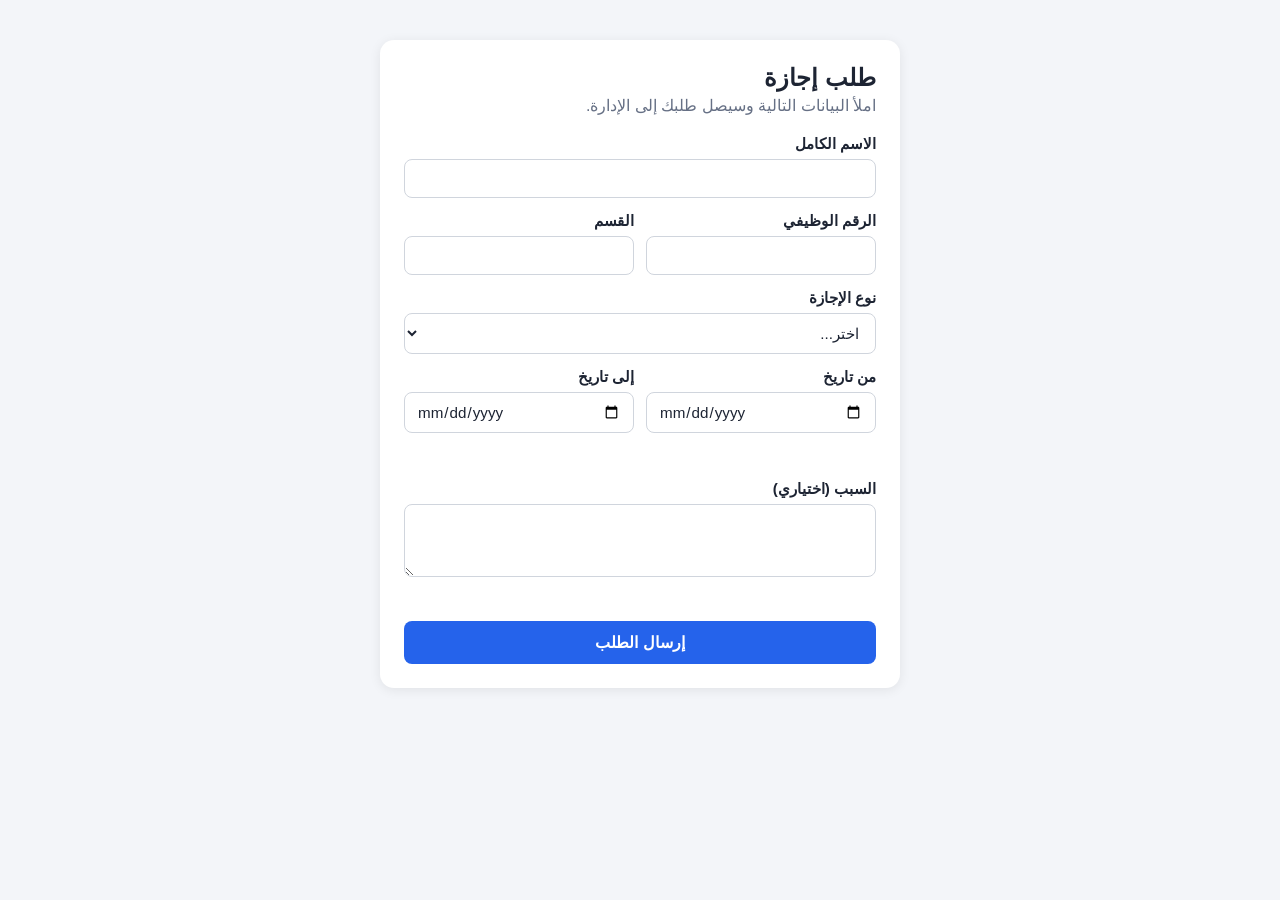
==== index.html @ 0ee79dd5 "Add leave request page Co-Authored-By: Claude Sonnet 5.5 <noreply@anthropic.com> Claude-Session: htt" ====
<!DOCTYPE html>
<html lang="ar" dir="rtl">
<head>
<meta charset="UTF-8">
<meta name="viewport" content="width=device-width, initial-scale=1">
<title>طلب إجازة</title>
<link rel="stylesheet" href="style.css">
</head>
<body>
<main class="card">
  <h1>طلب إجازة</h1>
  <p class="sub">املأ البيانات التالية وسيصل طلبك إلى الإدارة.</p>

  <form id="leaveForm" novalidate>
    <label>الاسم الكامل
      <input type="text" name="name" required autocomplete="name">
    </label>

    <div class="row">
      <label>الرقم الوظيفي
        <input type="text" name="empId" required inputmode="numeric">
      </label>
      <label>القسم
        <input type="text" name="dept" required>
      </label>
    </div>

    <label>نوع الإجازة
      <select name="type" required>
        <option value="">اختر...</option>
        <option>إجازة سنوية</option>
        <option>إجازة مرضية</option>
        <option>إجازة طارئة</option>
        <option>إجازة بدون راتب</option>
        <option>أخرى</option>
      </select>
    </label>

    <div class="row">
      <label>من تاريخ
        <input type="date" name="start" required>
      </label>
      <label>إلى تاريخ
        <input type="date" name="end" required>
      </label>
    </div>

    <p class="days" id="days" aria-live="polite"></p>

    <label>السبب (اختياري)
      <textarea name="reason" rows="3"></textarea>
    </label>

    <p class="error" id="error" role="alert"></p>
    <button type="submit">إرسال الطلب</button>
  </form>

  <section id="done" class="done" hidden>
    <h2>تم تسجيل طلبك ✔</h2>
    <dl id="summary"></dl>
    <button type="button" id="again">طلب جديد</button>
  </section>
</main>
<script src="script.js"></script>
</body>
</html>
---- style.css ----
:root{--bg:#f3f5f9;--card:#fff;--text:#1d2433;--muted:#667085;--primary:#2563eb;--border:#d0d5dd;--err:#d92d20;--ok:#067647}
@media (prefers-color-scheme:dark){:root{--bg:#0f1420;--card:#1a2133;--text:#e8ecf4;--muted:#98a2b3;--border:#344054;--primary:#4f8cff}}
*{box-sizing:border-box}
body{margin:0;background:var(--bg);color:var(--text);font-family:"Segoe UI",Tahoma,Arial,sans-serif;padding:16px}
.card{max-width:520px;margin:24px auto;background:var(--card);border-radius:14px;padding:24px;box-shadow:0 2px 12px rgba(0,0,0,.08)}
h1{margin:0 0 4px;font-size:1.5rem}
.sub{margin:0 0 20px;color:var(--muted)}
label{display:block;margin-bottom:14px;font-size:.95rem;font-weight:600}
input,select,textarea{display:block;width:100%;margin-top:6px;padding:10px 12px;font:inherit;font-weight:400;color:var(--text);background:transparent;border:1px solid var(--border);border-radius:8px}
input:focus,select:focus,textarea:focus{outline:2px solid var(--primary);border-color:transparent}
.row{display:grid;grid-template-columns:1fr 1fr;gap:12px}
@media(max-width:480px){.row{grid-template-columns:1fr}.card{padding:18px}}
.days{margin:0 0 14px;color:var(--ok);font-weight:600;min-height:1.2em}
.error{margin:0 0 10px;color:var(--err);min-height:1.2em}
button{width:100%;padding:12px;font:inherit;font-weight:700;color:#fff;background:var(--primary);border:0;border-radius:8px;cursor:pointer}
button:hover{filter:brightness(1.08)}
.done h2{color:var(--ok);margin-top:0}
dl{display:grid;grid-template-columns:auto 1fr;gap:8px 16px;margin:0 0 18px}
dt{color:var(--muted)}dd{margin:0;font-weight:600}
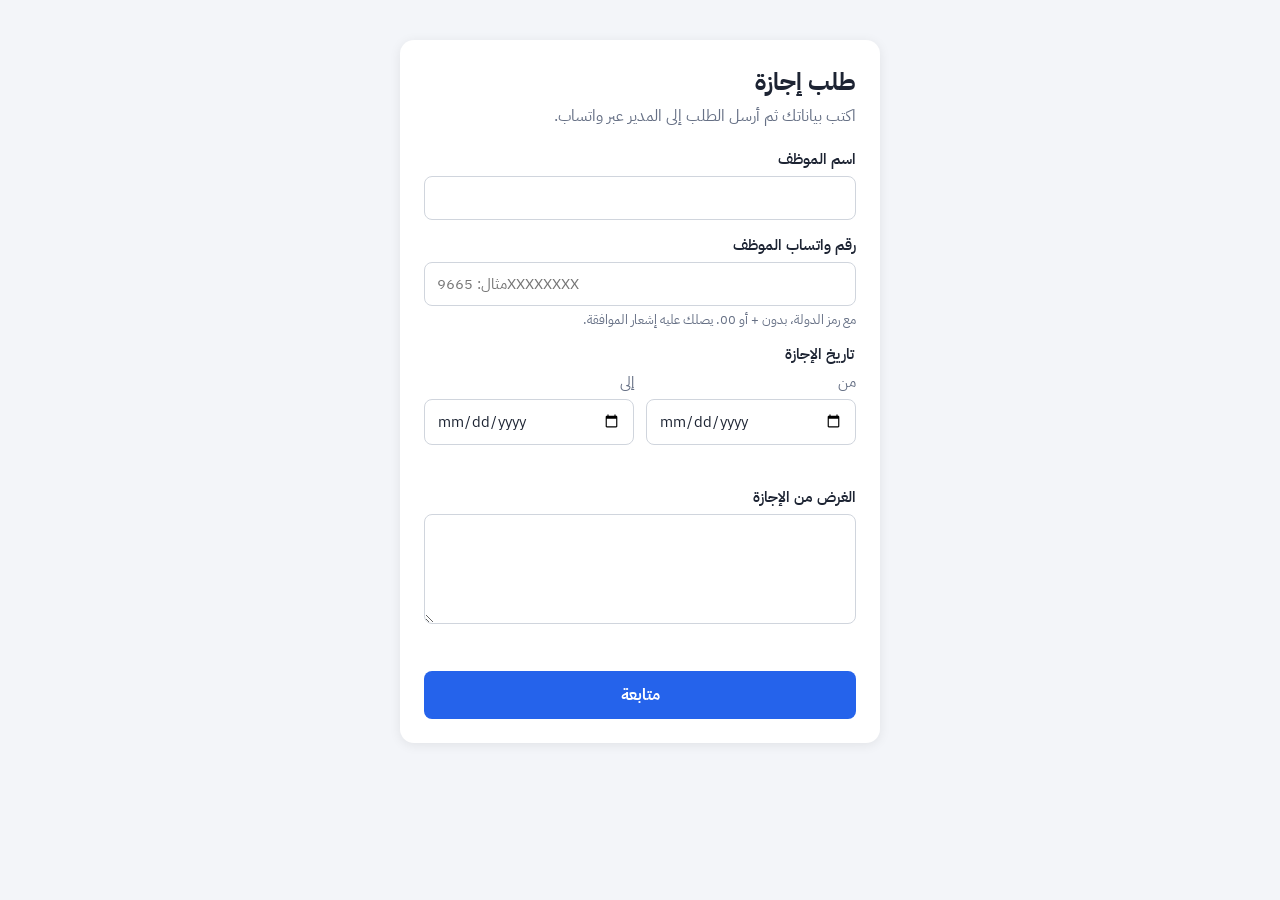
==== commit 493f9ec3: "Simplify leave form and send requests via WhatsApp Co-Authored-By: Claude Opus 5.5 <noreply@anthropi" ====
--- a/index.html
+++ b/index.html
@@ -4,61 +4,51 @@
 <meta charset="UTF-8">
 <meta name="viewport" content="width=device-width, initial-scale=1">
 <title>طلب إجازة</title>
+<link rel="stylesheet" href="https://fonts.googleapis.com/css2?family=IBM+Plex+Sans+Arabic:wght@400;600;700&display=swap">
 <link rel="stylesheet" href="style.css">
 </head>
 <body>
 <main class="card">
   <h1>طلب إجازة</h1>
-  <p class="sub">املأ البيانات التالية وسيصل طلبك إلى الإدارة.</p>
+  <p class="sub">اكتب بياناتك ثم أرسل الطلب إلى المدير عبر واتساب.</p>
 
   <form id="leaveForm" novalidate>
-    <label>الاسم الكامل
-      <input type="text" name="name" required autocomplete="name">
+    <label for="name">اسم الموظف
+      <input type="text" id="name" name="name" required autocomplete="name">
     </label>
 
-    <div class="row">
-      <label>الرقم الوظيفي
-        <input type="text" name="empId" required inputmode="numeric">
-      </label>
-      <label>القسم
-        <input type="text" name="dept" required>
-      </label>
-    </div>
-
-    <label>نوع الإجازة
-      <select name="type" required>
-        <option value="">اختر...</option>
-        <option>إجازة سنوية</option>
-        <option>إجازة مرضية</option>
-        <option>إجازة طارئة</option>
-        <option>إجازة بدون راتب</option>
-        <option>أخرى</option>
-      </select>
+    <label for="phone">رقم واتساب الموظف
+      <input type="tel" id="phone" name="phone" required inputmode="tel" dir="ltr" placeholder="مثال: 9665XXXXXXXX">
+      <small>مع رمز الدولة، بدون + أو 00. يصلك عليه إشعار الموافقة.</small>
     </label>
 
-    <div class="row">
-      <label>من تاريخ
-        <input type="date" name="start" required>
-      </label>
-      <label>إلى تاريخ
-        <input type="date" name="end" required>
-      </label>
-    </div>
+    <fieldset>
+      <legend>تاريخ الإجازة</legend>
+      <div class="row">
+        <label for="start">من
+          <input type="date" id="start" name="start" required>
+        </label>
+        <label for="end">إلى
+          <input type="date" id="end" name="end" required>
+        </label>
+      </div>
+      <p class="days" id="days" aria-live="polite"></p>
+    </fieldset>
 
-    <p class="days" id="days" aria-live="polite"></p>
-
-    <label>السبب (اختياري)
-      <textarea name="reason" rows="3"></textarea>
+    <label for="reason">الغرض من الإجازة
+      <textarea id="reason" name="reason" rows="4" required></textarea>
     </label>
 
     <p class="error" id="error" role="alert"></p>
-    <button type="submit">إرسال الطلب</button>
+    <button type="submit">متابعة</button>
   </form>
 
   <section id="done" class="done" hidden>
-    <h2>تم تسجيل طلبك ✔</h2>
+    <h2>الطلب جاهز للإرسال</h2>
     <dl id="summary"></dl>
-    <button type="button" id="again">طلب جديد</button>
+    <a id="sendLink" class="btn wa" href="#" target="_blank" rel="noopener">إرسال الطلب للمدير عبر واتساب</a>
+    <p class="note">سيُفتح واتساب برسالة جاهزة، اضغط «إرسال» فيه.</p>
+    <button type="button" id="again" class="btn ghost">تعديل الطلب</button>
   </section>
 </main>
 <script src="script.js"></script>
--- a/style.css
+++ b/style.css
@@ -1,19 +1,29 @@
-:root{--bg:#f3f5f9;--card:#fff;--text:#1d2433;--muted:#667085;--primary:#2563eb;--border:#d0d5dd;--err:#d92d20;--ok:#067647}
-@media (prefers-color-scheme:dark){:root{--bg:#0f1420;--card:#1a2133;--text:#e8ecf4;--muted:#98a2b3;--border:#344054;--primary:#4f8cff}}
+:root{--bg:#f3f5f9;--card:#fff;--text:#1d2433;--muted:#667085;--primary:#2563eb;--wa:#128c4a;--border:#d0d5dd;--err:#d92d20;--ok:#067647}
+@media (prefers-color-scheme:dark){:root:not([data-theme="light"]){color-scheme:dark;--bg:#0f1420;--card:#1a2133;--text:#e8ecf4;--muted:#98a2b3;--border:#344054;--primary:#4f8cff;--wa:#1fa463;--ok:#47cd89;--err:#f97066}}
+:root[data-theme="dark"]{color-scheme:dark;--bg:#0f1420;--card:#1a2133;--text:#e8ecf4;--muted:#98a2b3;--border:#344054;--primary:#4f8cff;--wa:#1fa463;--ok:#47cd89;--err:#f97066}
 *{box-sizing:border-box}
-body{margin:0;background:var(--bg);color:var(--text);font-family:"Segoe UI",Tahoma,Arial,sans-serif;padding:16px}
-.card{max-width:520px;margin:24px auto;background:var(--card);border-radius:14px;padding:24px;box-shadow:0 2px 12px rgba(0,0,0,.08)}
+body{margin:0;direction:rtl;background:var(--bg);color:var(--text);font-family:"IBM Plex Sans Arabic","Segoe UI",Tahoma,Arial,sans-serif;padding-block:16px;padding-left:max(16px,env(safe-area-inset-left,0px));padding-right:max(16px,env(safe-area-inset-right,0px))}
+.card{max-width:480px;margin:24px auto;background:var(--card);border-radius:14px;padding:24px;box-shadow:0 2px 12px rgba(0,0,0,.08)}
 h1{margin:0 0 4px;font-size:1.5rem}
 .sub{margin:0 0 20px;color:var(--muted)}
-label{display:block;margin-bottom:14px;font-size:.95rem;font-weight:600}
-input,select,textarea{display:block;width:100%;margin-top:6px;padding:10px 12px;font:inherit;font-weight:400;color:var(--text);background:transparent;border:1px solid var(--border);border-radius:8px}
-input:focus,select:focus,textarea:focus{outline:2px solid var(--primary);border-color:transparent}
+form{display:grid;gap:14px}
+label,legend{display:block;font-size:.95rem;font-weight:600}
+fieldset{border:0;margin:0;padding:0}
+legend{margin-bottom:6px}
+small{display:block;margin-top:4px;color:var(--muted);font-weight:400;font-size:.8rem}
+input,textarea{display:block;width:100%;margin-top:6px;padding:10px 12px;font:inherit;font-weight:400;color:var(--text);background:transparent;border:1px solid var(--border);border-radius:8px}
+input[dir=ltr]{text-align:left}
+input:focus,textarea:focus,.btn:focus-visible,button:focus-visible{outline:2px solid var(--primary);outline-offset:1px}
 .row{display:grid;grid-template-columns:1fr 1fr;gap:12px}
-@media(max-width:480px){.row{grid-template-columns:1fr}.card{padding:18px}}
-.days{margin:0 0 14px;color:var(--ok);font-weight:600;min-height:1.2em}
-.error{margin:0 0 10px;color:var(--err);min-height:1.2em}
-button{width:100%;padding:12px;font:inherit;font-weight:700;color:#fff;background:var(--primary);border:0;border-radius:8px;cursor:pointer}
-button:hover{filter:brightness(1.08)}
-.done h2{color:var(--ok);margin-top:0}
+.row label{font-weight:400;color:var(--muted)}
+@media(max-width:400px){.row{grid-template-columns:1fr}.card{padding:18px}}
+.days{margin:8px 0 0;color:var(--ok);font-weight:600;min-height:1.2em}
+.error{margin:0;color:var(--err);min-height:1.2em}
+button,.btn{display:block;width:100%;padding:12px;font:inherit;font-weight:700;text-align:center;text-decoration:none;color:#fff;background:var(--primary);border:0;border-radius:8px;cursor:pointer}
+.btn.wa{background:var(--wa)}
+.btn.ghost{margin-top:10px;background:transparent;color:var(--text);border:1px solid var(--border)}
+button:hover,.btn:hover{filter:brightness(1.08)}
+.done h2{margin-top:0}
+.note{color:var(--muted);font-size:.85rem;text-align:center}
 dl{display:grid;grid-template-columns:auto 1fr;gap:8px 16px;margin:0 0 18px}
-dt{color:var(--muted)}dd{margin:0;font-weight:600}
+dt{color:var(--muted)}dd{margin:0;font-weight:600;overflow-wrap:anywhere}
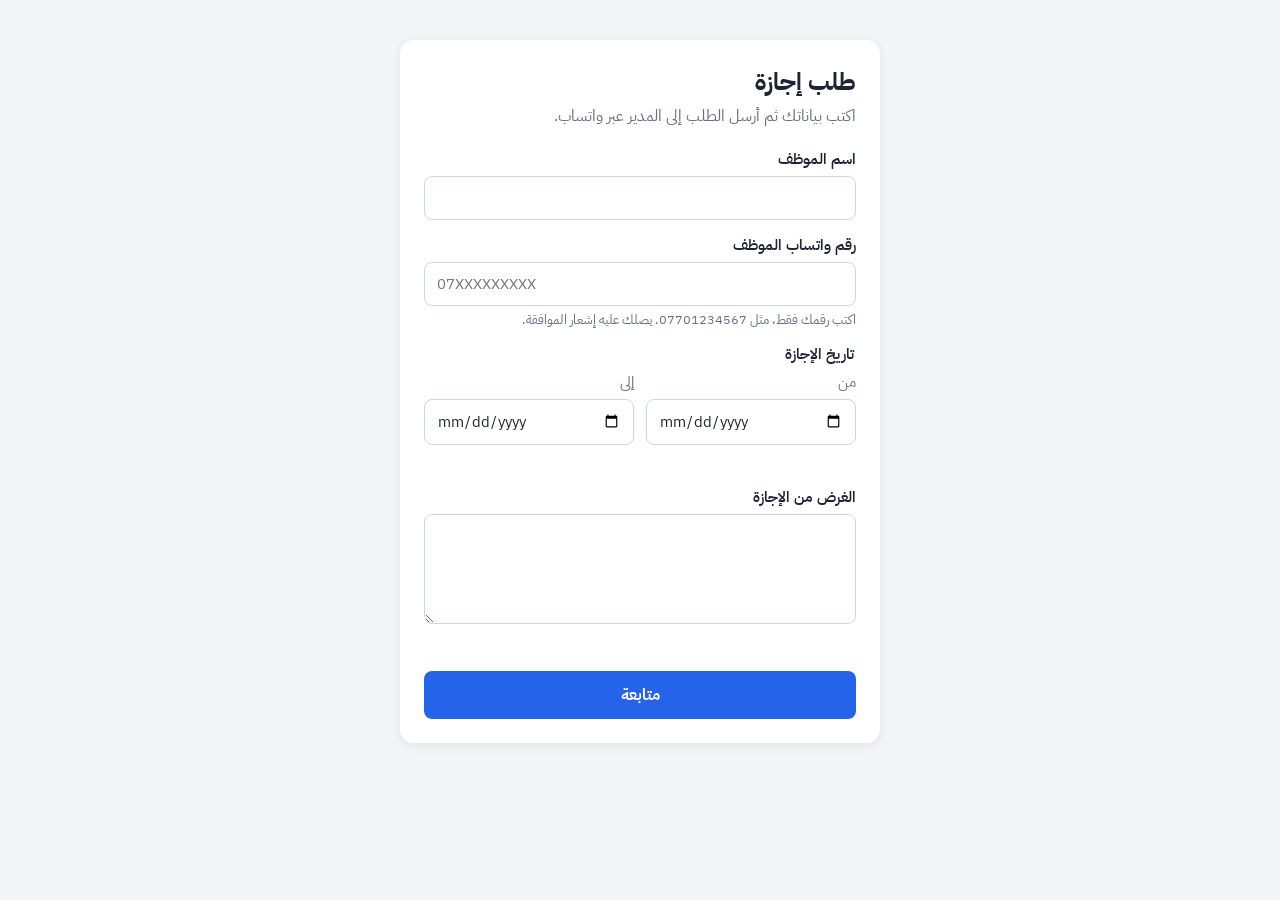
==== commit e523fd1e: "Accept Iraqi local phone numbers and add country code automatically Co-Authored-By: Claude Opus 5.5 " ====
--- a/index.html
+++ b/index.html
@@ -18,8 +18,8 @@
     </label>
 
     <label for="phone">رقم واتساب الموظف
-      <input type="tel" id="phone" name="phone" required inputmode="tel" dir="ltr" placeholder="مثال: 9665XXXXXXXX">
-      <small>مع رمز الدولة، بدون + أو 00. يصلك عليه إشعار الموافقة.</small>
+      <input type="tel" id="phone" name="phone" required inputmode="tel" dir="ltr" placeholder="07XXXXXXXXX" maxlength="20">
+      <small>اكتب رقمك فقط، مثل 07701234567. يصلك عليه إشعار الموافقة.</small>
     </label>
 
     <fieldset>
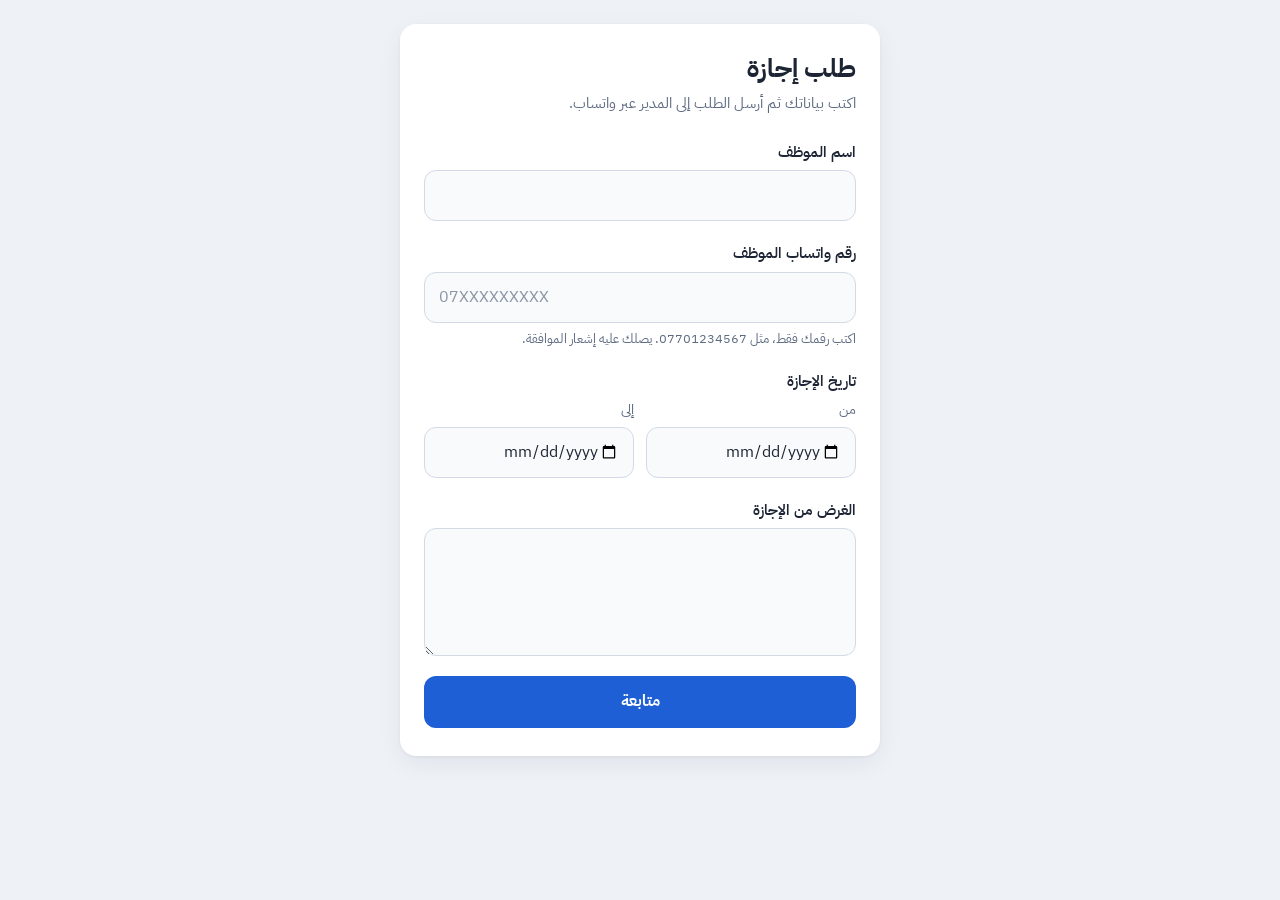
==== commit 55b105b8: "Fix overlapping confirmation screen and tidy mobile layout The confirmation section ignored the hidd" ====
--- a/index.html
+++ b/index.html
@@ -2,7 +2,8 @@
 <html lang="ar" dir="rtl">
 <head>
 <meta charset="UTF-8">
-<meta name="viewport" content="width=device-width, initial-scale=1">
+<meta name="viewport" content="width=device-width, initial-scale=1, viewport-fit=cover">
+<meta name="theme-color" content="#eef2f7">
 <title>طلب إجازة</title>
 <link rel="stylesheet" href="https://fonts.googleapis.com/css2?family=IBM+Plex+Sans+Arabic:wght@400;600;700&display=swap">
 <link rel="stylesheet" href="style.css">
@@ -13,29 +14,34 @@
   <p class="sub">اكتب بياناتك ثم أرسل الطلب إلى المدير عبر واتساب.</p>
 
   <form id="leaveForm" novalidate>
-    <label for="name">اسم الموظف
+    <label class="field" for="name">
+      <span>اسم الموظف</span>
       <input type="text" id="name" name="name" required autocomplete="name">
     </label>
 
-    <label for="phone">رقم واتساب الموظف
-      <input type="tel" id="phone" name="phone" required inputmode="tel" dir="ltr" placeholder="07XXXXXXXXX" maxlength="20">
-      <small>اكتب رقمك فقط، مثل 07701234567. يصلك عليه إشعار الموافقة.</small>
+    <label class="field" for="phone">
+      <span>رقم واتساب الموظف</span>
+      <input type="tel" id="phone" name="phone" required inputmode="tel" dir="ltr" placeholder="07XXXXXXXXX" maxlength="20" autocomplete="tel">
+      <small class="hint">اكتب رقمك فقط، مثل 07701234567. يصلك عليه إشعار الموافقة.</small>
     </label>
 
     <fieldset>
       <legend>تاريخ الإجازة</legend>
-      <div class="row">
-        <label for="start">من
+      <div class="dates">
+        <label class="field" for="start">
+          <span>من</span>
           <input type="date" id="start" name="start" required>
         </label>
-        <label for="end">إلى
+        <label class="field" for="end">
+          <span>إلى</span>
           <input type="date" id="end" name="end" required>
         </label>
       </div>
       <p class="days" id="days" aria-live="polite"></p>
     </fieldset>
 
-    <label for="reason">الغرض من الإجازة
+    <label class="field" for="reason">
+      <span>الغرض من الإجازة</span>
       <textarea id="reason" name="reason" rows="4" required></textarea>
     </label>
 
--- a/style.css
+++ b/style.css
@@ -1,29 +1,94 @@
-:root{--bg:#f3f5f9;--card:#fff;--text:#1d2433;--muted:#667085;--primary:#2563eb;--wa:#128c4a;--border:#d0d5dd;--err:#d92d20;--ok:#067647}
-@media (prefers-color-scheme:dark){:root:not([data-theme="light"]){color-scheme:dark;--bg:#0f1420;--card:#1a2133;--text:#e8ecf4;--muted:#98a2b3;--border:#344054;--primary:#4f8cff;--wa:#1fa463;--ok:#47cd89;--err:#f97066}}
-:root[data-theme="dark"]{color-scheme:dark;--bg:#0f1420;--card:#1a2133;--text:#e8ecf4;--muted:#98a2b3;--border:#344054;--primary:#4f8cff;--wa:#1fa463;--ok:#47cd89;--err:#f97066}
-*{box-sizing:border-box}
-body{margin:0;direction:rtl;background:var(--bg);color:var(--text);font-family:"IBM Plex Sans Arabic","Segoe UI",Tahoma,Arial,sans-serif;padding-block:16px;padding-left:max(16px,env(safe-area-inset-left,0px));padding-right:max(16px,env(safe-area-inset-right,0px))}
-.card{max-width:480px;margin:24px auto;background:var(--card);border-radius:14px;padding:24px;box-shadow:0 2px 12px rgba(0,0,0,.08)}
-h1{margin:0 0 4px;font-size:1.5rem}
-.sub{margin:0 0 20px;color:var(--muted)}
-form{display:grid;gap:14px}
-label,legend{display:block;font-size:.95rem;font-weight:600}
-fieldset{border:0;margin:0;padding:0}
-legend{margin-bottom:6px}
-small{display:block;margin-top:4px;color:var(--muted);font-weight:400;font-size:.8rem}
-input,textarea{display:block;width:100%;margin-top:6px;padding:10px 12px;font:inherit;font-weight:400;color:var(--text);background:transparent;border:1px solid var(--border);border-radius:8px}
+:root{
+  --bg:#eef2f7;--card:#fff;--field:#f8fafc;--text:#1d2433;--muted:#5d6b82;
+  --primary:#1f5fd6;--wa:#128c4a;--border:#d3dae5;--err:#c4320a;--ok:#067647;
+  --radius:12px;
+}
+@media (prefers-color-scheme:dark){:root:not([data-theme="light"]){color-scheme:dark;--bg:#0e131d;--card:#171e2c;--field:#1d2537;--text:#e8ecf4;--muted:#9aa6bb;--border:#323d52;--primary:#5b8ff0;--wa:#1fa463;--ok:#47cd89;--err:#f97066}}
+:root[data-theme="dark"]{color-scheme:dark;--bg:#0e131d;--card:#171e2c;--field:#1d2537;--text:#e8ecf4;--muted:#9aa6bb;--border:#323d52;--primary:#5b8ff0;--wa:#1fa463;--ok:#47cd89;--err:#f97066}
+
+*,*::before,*::after{box-sizing:border-box}
+[hidden]{display:none!important}
+html{-webkit-text-size-adjust:100%}
+body{
+  margin:0;direction:rtl;background:var(--bg);color:var(--text);
+  font-family:"IBM Plex Sans Arabic","Segoe UI",Tahoma,Arial,sans-serif;
+  font-size:16px;line-height:1.6;
+  padding-block:24px;
+  padding-left:max(16px,env(safe-area-inset-left,0px));
+  padding-right:max(16px,env(safe-area-inset-right,0px));
+}
+
+.card{width:100%;max-width:480px;margin:0 auto;background:var(--card);border-radius:16px;padding:28px 24px;box-shadow:0 1px 3px rgba(16,24,40,.06),0 8px 24px rgba(16,24,40,.06)}
+h1{margin:0;font-size:1.6rem;line-height:1.3}
+h2{margin:0 0 16px;font-size:1.25rem;line-height:1.4}
+.sub{margin:6px 0 24px;color:var(--muted);font-size:.95rem}
+
+/* حقول النموذج: كل حقل في سطر مستقل، بمسافات ثابتة */
+form{display:flex;flex-direction:column;gap:20px}
+.field{display:flex;flex-direction:column;gap:6px;min-width:0}
+.field > span,legend{font-weight:600;font-size:.95rem}
+fieldset{border:0;margin:0;padding:0;min-width:0}
+legend{padding:0;margin-bottom:6px}
+.hint{color:var(--muted);font-size:.82rem;line-height:1.5}
+
+input,textarea{
+  display:block;width:100%;min-width:0;max-width:100%;margin:0;
+  padding:12px 14px;min-height:48px;
+  font:inherit;font-size:16px;/* 16px يمنع التكبير التلقائي في آيفون */
+  color:var(--text);background:var(--field);
+  border:1px solid var(--border);border-radius:var(--radius);
+  -webkit-appearance:none;appearance:none;
+}
+textarea{resize:vertical;min-height:110px}
+input::placeholder,textarea::placeholder{color:var(--muted);opacity:.7}
 input[dir=ltr]{text-align:left}
-input:focus,textarea:focus,.btn:focus-visible,button:focus-visible{outline:2px solid var(--primary);outline-offset:1px}
-.row{display:grid;grid-template-columns:1fr 1fr;gap:12px}
-.row label{font-weight:400;color:var(--muted)}
-@media(max-width:400px){.row{grid-template-columns:1fr}.card{padding:18px}}
-.days{margin:8px 0 0;color:var(--ok);font-weight:600;min-height:1.2em}
-.error{margin:0;color:var(--err);min-height:1.2em}
-button,.btn{display:block;width:100%;padding:12px;font:inherit;font-weight:700;text-align:center;text-decoration:none;color:#fff;background:var(--primary);border:0;border-radius:8px;cursor:pointer}
+/* حقول التاريخ في آيفون تخرج عن عرضها بدون هذا */
+input[type=date]{text-align:right;line-height:1.4}
+input[type=date]::-webkit-date-and-time-value{text-align:right;margin:0}
+input[type=date]::-webkit-calendar-picker-indicator{margin:0}
+
+input:focus,textarea:focus{outline:none;border-color:var(--primary);box-shadow:0 0 0 3px color-mix(in srgb,var(--primary) 22%,transparent)}
+.btn:focus-visible,button:focus-visible{outline:3px solid color-mix(in srgb,var(--primary) 45%,transparent);outline-offset:2px}
+
+.dates{display:grid;grid-template-columns:repeat(2,minmax(0,1fr));gap:12px}
+.dates .field > span{font-weight:400;color:var(--muted);font-size:.85rem}
+@media (max-width:420px){.dates{grid-template-columns:minmax(0,1fr)}}
+
+.days{margin:10px 0 0;color:var(--ok);font-weight:600;font-size:.9rem}
+.error{margin:0;padding:10px 12px;border-radius:var(--radius);color:var(--err);background:color-mix(in srgb,var(--err) 10%,transparent);font-size:.9rem}
+.days:empty,.error:empty{display:none}
+
+button,.btn{
+  display:flex;align-items:center;justify-content:center;gap:8px;
+  width:100%;min-height:52px;padding:12px 16px;
+  font:inherit;font-weight:700;font-size:1rem;text-align:center;text-decoration:none;
+  color:#fff;background:var(--primary);border:0;border-radius:var(--radius);cursor:pointer;
+  -webkit-tap-highlight-color:transparent;
+}
 .btn.wa{background:var(--wa)}
-.btn.ghost{margin-top:10px;background:transparent;color:var(--text);border:1px solid var(--border)}
-button:hover,.btn:hover{filter:brightness(1.08)}
-.done h2{margin-top:0}
-.note{color:var(--muted);font-size:.85rem;text-align:center}
-dl{display:grid;grid-template-columns:auto 1fr;gap:8px 16px;margin:0 0 18px}
-dt{color:var(--muted)}dd{margin:0;font-weight:600;overflow-wrap:anywhere}
+.btn.ghost{background:transparent;color:var(--text);border:1px solid var(--border)}
+button:hover,.btn:hover{filter:brightness(1.07)}
+button:active,.btn:active{transform:translateY(1px)}
+
+/* شاشة التأكيد */
+.done{display:flex;flex-direction:column;gap:12px}
+.done h2{margin:0 0 4px}
+h1 + .done{margin-top:20px}
+.note{margin:0;color:var(--muted);font-size:.85rem;text-align:center}
+dl{display:grid;grid-template-columns:max-content minmax(0,1fr);gap:10px 16px;margin:0 0 8px;padding:16px;background:var(--field);border-radius:var(--radius)}
+dt{color:var(--muted);font-size:.9rem}
+dd{margin:0;font-weight:600;overflow-wrap:break-word;min-width:0}
+
+/* صفحة القبول والرفض */
+.actions{display:grid;grid-template-columns:repeat(2,minmax(0,1fr));gap:12px}
+.btn.yes{background:var(--wa)}
+.btn.no{background:var(--err)}
+.btn.big{min-height:60px;font-size:1.1rem}
+
+/* الجوال: البطاقة تملأ العرض وتقل المسافات */
+@media (max-width:480px){
+  body{padding-block:12px}
+  .card{padding:22px 16px;border-radius:14px}
+  h1{font-size:1.4rem}
+}
+@media (prefers-reduced-motion:reduce){*{transition:none!important}}
